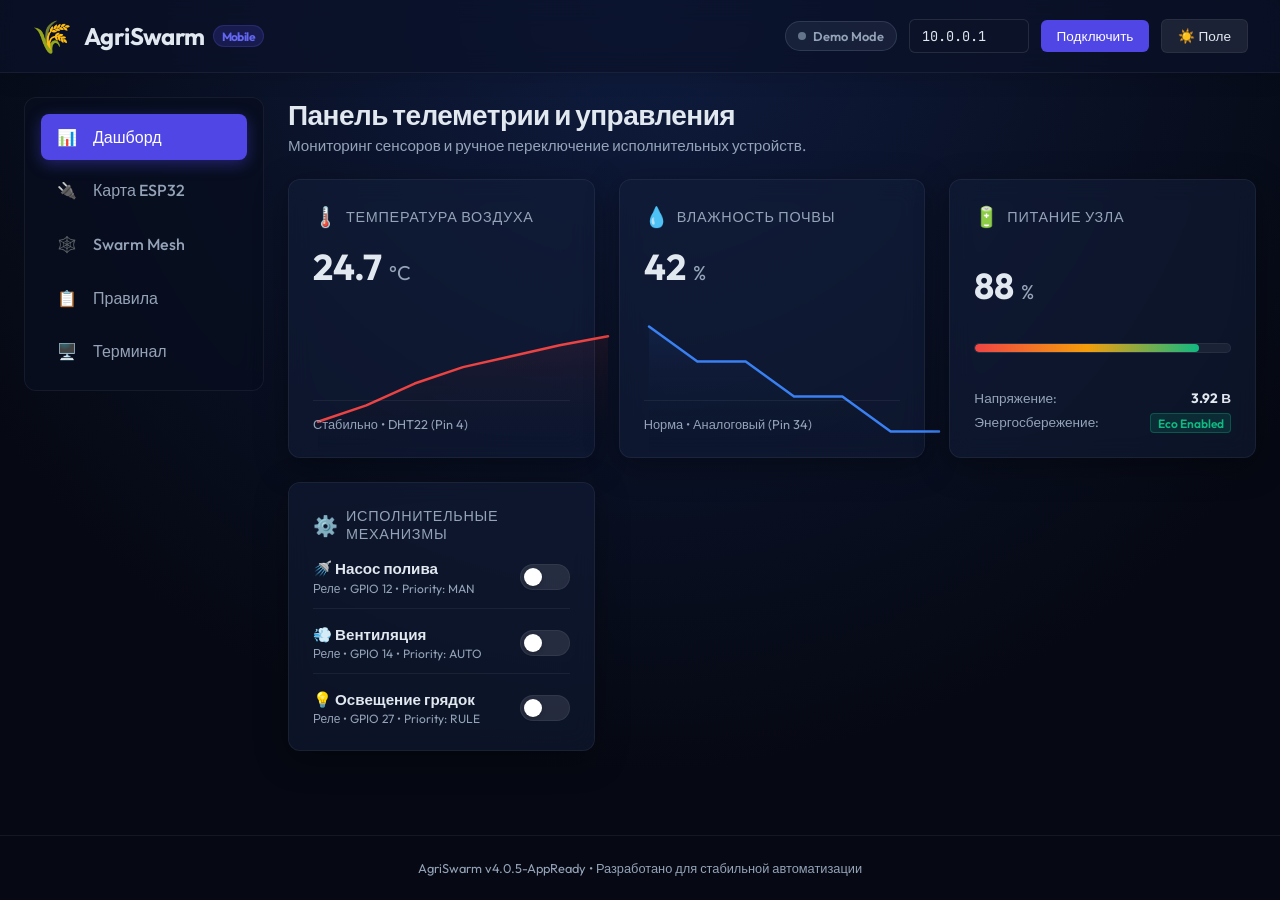
==== android/index.html @ e5ea0bbe "feat: добавлено Android/PWA-приложение и поддержка двух ветвей сборки прошивки (WebUI и AppReady) 1." ====
<!DOCTYPE html>
<html lang="ru">
<head>
  <meta charset="UTF-8">
  <meta name="viewport" content="width=device-width, initial-scale=1.0">
  <title>AgriSwarm Mobile Dashboard</title>
  <!-- SEO Meta Tags -->
  <meta name="description" content="Мобильная панель управления децентрализованной mesh-сетью AgriSwarm для ESP32. Управление теплицей, датчиками, правилами автоматизации и CLI.">
  <meta name="theme-color" content="#0a0f1d">
  <!-- PWA Manifest & Icons -->
  <link rel="manifest" href="manifest.json">
  <link rel="apple-touch-icon" href="assets/icon-192.png">
  <!-- Fonts -->
  <link rel="preconnect" href="https://fonts.googleapis.com">
  <link rel="preconnect" href="https://fonts.gstatic.com" crossorigin>
  <link href="https://fonts.googleapis.com/css2?family=JetBrains+Mono:wght@400;500&family=Outfit:wght@300;400;500;600;700&display=swap" rel="stylesheet">
  <!-- Stylesheet -->
  <link rel="stylesheet" href="style.css">
</head>
<body class="dark-theme">

  <!-- Header / Navigation Bar -->
  <header class="app-header">
    <div class="logo-area">
      <span class="logo-icon">🌾</span>
      <h1 class="logo-title" id="appMainTitle">AgriSwarm <span class="logo-badge">Mobile</span></h1>
    </div>
    
    <div class="connection-control">
      <div id="connectionStatus" class="status-indicator status-offline">Demo Mode</div>
      <input type="text" id="espIpInput" class="ip-input" placeholder="IP: 10.0.0.1" value="10.0.0.1">
      <button id="connectBtn" class="connect-btn">Подключить</button>
      <button id="themeToggleBtn" class="theme-toggle-btn" title="Переключить тему (Полевой режим)">☀️ Поле</button>
    </div>
  </header>

  <!-- Main Container -->
  <main class="app-container">
    
    <!-- Left Navigation Tabs (Sidebar for tablets, bottom bar for mobile) -->
    <nav class="app-tabs">
      <button class="tab-btn active" data-tab="dashboard" id="tabBtnDashboard">
        <span class="tab-icon">📊</span><span class="tab-text">Дашборд</span>
      </button>
      <button class="tab-btn" data-tab="pinout" id="tabBtnPinout">
        <span class="tab-icon">🔌</span><span class="tab-text">Карта ESP32</span>
      </button>
      <button class="tab-btn" data-tab="mesh" id="tabBtnMesh">
        <span class="tab-icon">🕸️</span><span class="tab-text">Swarm Mesh</span>
      </button>
      <button class="tab-btn" data-tab="rules" id="tabBtnRules">
        <span class="tab-icon">📋</span><span class="tab-text">Правила</span>
      </button>
      <button class="tab-btn" data-tab="terminal" id="tabBtnTerminal">
        <span class="tab-icon">🖥️</span><span class="tab-text">Терминал</span>
      </button>
    </nav>

    <!-- Content Sections -->
    <div class="app-content">
      
      <!-- 1. DASHBOARD -->
      <section id="tab-dashboard" class="content-section active">
        <div class="section-header">
          <h2>Панель телеметрии и управления</h2>
          <p class="section-desc">Мониторинг сенсоров и ручное переключение исполнительных устройств.</p>
        </div>
        
        <!-- Live Sensors Grid -->
        <div class="dashboard-grid">
          
          <!-- Sensor Card: Temperature -->
          <div class="dashboard-card sensor-card" id="cardTemp">
            <div class="card-header">
              <span class="card-icon">🌡️</span>
              <span class="card-label">Температура воздуха</span>
            </div>
            <div class="card-value"><span id="valTemp">24.5</span> <span class="unit">°C</span></div>
            <div class="card-chart-container">
              <canvas id="tempChart"></canvas>
            </div>
            <div class="card-footer">
              <span class="sensor-details">Стабильно • DHT22 (Pin 4)</span>
            </div>
          </div>

          <!-- Sensor Card: Soil Moisture -->
          <div class="dashboard-card sensor-card" id="cardMoisture">
            <div class="card-header">
              <span class="card-icon">💧</span>
              <span class="card-label">Влажность почвы</span>
            </div>
            <div class="card-value"><span id="valMoisture">42</span> <span class="unit">%</span></div>
            <div class="card-chart-container">
              <canvas id="moistureChart"></canvas>
            </div>
            <div class="card-footer">
              <span class="sensor-details">Норма • Аналоговый (Pin 34)</span>
            </div>
          </div>

          <!-- Sensor Card: Battery & Power -->
          <div class="dashboard-card info-card" id="cardPower">
            <div class="card-header">
              <span class="card-icon">🔋</span>
              <span class="card-label">Питание узла</span>
            </div>
            <div class="card-value"><span id="valBattery">88</span> <span class="unit">%</span></div>
            <div class="battery-bar-outer">
              <div class="battery-bar-inner" id="valBatteryBar" style="width: 88%;"></div>
            </div>
            <div class="card-details-list">
              <div class="detail-row"><span>Напряжение:</span><strong id="valVoltage">3.92 В</strong></div>
              <div class="detail-row"><span>Энергосбережение:</span><span class="badge badge-eco" id="valEcoMode">Eco Enabled</span></div>
            </div>
          </div>

          <!-- Actuators Card: Relays & Valves -->
          <div class="dashboard-card control-card" id="cardActuators">
            <div class="card-header">
              <span class="card-icon">⚙️</span>
              <span class="card-label">Исполнительные механизмы</span>
            </div>
            <div class="control-list">
              <!-- Actuator 1 -->
              <div class="control-item">
                <div class="control-info">
                  <span class="control-name">🚿 Насос полива</span>
                  <span class="control-pin">Реле • GPIO 12 • Priority: MAN</span>
                </div>
                <label class="switch-toggle">
                  <input type="checkbox" id="relayWaterPump">
                  <span class="slider-round"></span>
                </label>
              </div>
              <!-- Actuator 2 -->
              <div class="control-item">
                <div class="control-info">
                  <span class="control-name">💨 Вентиляция</span>
                  <span class="control-pin">Реле • GPIO 14 • Priority: AUTO</span>
                </div>
                <label class="switch-toggle">
                  <input type="checkbox" id="relayVentilation">
                  <span class="slider-round"></span>
                </label>
              </div>
              <!-- Actuator 3 -->
              <div class="control-item">
                <div class="control-info">
                  <span class="control-name">💡 Освещение грядок</span>
                  <span class="control-pin">Реле • GPIO 27 • Priority: RULE</span>
                </div>
                <label class="switch-toggle">
                  <input type="checkbox" id="relayLighting">
                  <span class="slider-round"></span>
                </label>
              </div>
            </div>
          </div>

        </div>
      </section>

      <!-- 2. PINOUT CONFIGURATOR -->
      <section id="tab-pinout" class="content-section">
        <div class="section-header">
          <h2>Интерактивная карта пинов ESP32</h2>
          <p class="section-desc">Кликните на свободный контакт платы, чтобы подключить новое устройство или изменить настройки.</p>
        </div>

        <div class="pinout-workspace">
          <!-- ESP32 Vector Graphic Board -->
          <div class="board-visualizer">
            <svg id="esp32Svg" viewBox="0 0 400 600" width="100%" height="100%">
              <!-- Board Body -->
              <rect x="70" y="40" width="260" height="520" rx="15" fill="#1b4d22" stroke="#2e7d32" stroke-width="6"/>
              <!-- ESP32 Chip -->
              <rect x="110" y="70" width="180" height="150" rx="8" fill="#2d2d2d" stroke="#555" stroke-width="2"/>
              <text x="200" y="145" font-family="'Outfit', sans-serif" font-weight="bold" font-size="20" fill="#fff" text-anchor="middle">ESP32-WROOM</text>
              <rect x="135" y="80" width="130" height="30" rx="4" fill="#a0a0a0"/>
              <!-- Wi-Fi Antenna -->
              <path d="M 140 60 L 260 60 M 150 50 L 250 50 M 170 40 L 230 40" stroke="#ffd700" stroke-width="3" stroke-linecap="round"/>

              <!-- Left Side Pins (GPIOs) -->
              <!-- 3V3 -->
              <rect id="pin_3V3" class="esp-pin power-pin" x="40" y="240" width="40" height="18" rx="3" fill="#d32f2f"/>
              <text x="72" y="253" font-family="monospace" font-size="10" fill="#fff" text-anchor="end">3V3</text>
              <!-- EN -->
              <rect id="pin_EN" class="esp-pin system-pin" x="40" y="270" width="40" height="18" rx="3" fill="#757575"/>
              <text x="72" y="283" font-family="monospace" font-size="10" fill="#fff" text-anchor="end">EN</text>
              <!-- GPIO 34 (Analog sensor) -->
              <rect id="pin_34" class="esp-pin analog-pin mapped-pin" x="40" y="300" width="40" height="18" rx="3" fill="#ff9800"/>
              <text x="72" y="313" font-family="monospace" font-size="10" fill="#fff" text-anchor="end">G34</text>
              <!-- GPIO 35 -->
              <rect id="pin_35" class="esp-pin free-pin" x="40" y="330" width="40" height="18" rx="3" fill="#ffd700"/>
              <text x="72" y="343" font-family="monospace" font-size="10" fill="#111" text-anchor="end">G35</text>
              <!-- GPIO 32 -->
              <rect id="pin_32" class="esp-pin free-pin" x="40" y="360" width="40" height="18" rx="3" fill="#ffd700"/>
              <text x="72" y="373" font-family="monospace" font-size="10" fill="#111" text-anchor="end">G32</text>
              <!-- GPIO 33 -->
              <rect id="pin_33" class="esp-pin free-pin" x="40" y="390" width="40" height="18" rx="3" fill="#ffd700"/>
              <text x="72" y="403" font-family="monospace" font-size="10" fill="#111" text-anchor="end">G33</text>
              <!-- GPIO 25 -->
              <rect id="pin_25" class="esp-pin free-pin" x="40" y="420" width="40" height="18" rx="3" fill="#ffd700"/>
              <text x="72" y="433" font-family="monospace" font-size="10" fill="#111" text-anchor="end">G25</text>
              <!-- GPIO 26 -->
              <rect id="pin_26" class="esp-pin free-pin" x="40" y="450" width="40" height="18" rx="3" fill="#ffd700"/>
              <text x="72" y="463" font-family="monospace" font-size="10" fill="#111" text-anchor="end">G26</text>
              <!-- GPIO 27 -->
              <rect id="pin_27" class="esp-pin digital-pin mapped-pin" x="40" y="480" width="40" height="18" rx="3" fill="#2196f3"/>
              <text x="72" y="493" font-family="monospace" font-size="10" fill="#fff" text-anchor="end">G27</text>
              <!-- GND -->
              <rect id="pin_GND1" class="esp-pin ground-pin" x="40" y="510" width="40" height="18" rx="3" fill="#212121"/>
              <text x="72" y="523" font-family="monospace" font-size="10" fill="#fff" text-anchor="end">GND</text>

              <!-- Right Side Pins (GPIOs) -->
              <!-- GND -->
              <rect id="pin_GND2" class="esp-pin ground-pin" x="320" y="240" width="40" height="18" rx="3" fill="#212121"/>
              <text x="328" y="253" font-family="monospace" font-size="10" fill="#fff" text-anchor="start">GND</text>
              <!-- GPIO 23 -->
              <rect id="pin_23" class="esp-pin free-pin" x="320" y="270" width="40" height="18" rx="3" fill="#ffd700"/>
              <text x="328" y="283" font-family="monospace" font-size="10" fill="#111" text-anchor="start">G23</text>
              <!-- GPIO 22 -->
              <rect id="pin_22" class="esp-pin free-pin" x="320" y="300" width="40" height="18" rx="3" fill="#ffd700"/>
              <text x="328" y="313" font-family="monospace" font-size="10" fill="#111" text-anchor="start">G22</text>
              <!-- GPIO 1 (TX) -->
              <rect id="pin_1" class="esp-pin system-pin" x="320" y="330" width="40" height="18" rx="3" fill="#757575"/>
              <text x="328" y="343" font-family="monospace" font-size="10" fill="#fff" text-anchor="start">TX0</text>
              <!-- GPIO 3 (RX) -->
              <rect id="pin_3" class="esp-pin system-pin" x="320" y="360" width="40" height="18" rx="3" fill="#757575"/>
              <text x="328" y="373" font-family="monospace" font-size="10" fill="#fff" text-anchor="start">RX0</text>
              <!-- GPIO 21 -->
              <rect id="pin_21" class="esp-pin free-pin" x="320" y="390" width="40" height="18" rx="3" fill="#ffd700"/>
              <text x="328" y="403" font-family="monospace" font-size="10" fill="#111" text-anchor="start">G21</text>
              <!-- GPIO 19 -->
              <rect id="pin_19" class="esp-pin free-pin" x="320" y="420" width="40" height="18" rx="3" fill="#ffd700"/>
              <text x="328" y="433" font-family="monospace" font-size="10" fill="#111" text-anchor="start">G19</text>
              <!-- GPIO 18 -->
              <rect id="pin_18" class="esp-pin free-pin" x="320" y="450" width="40" height="18" rx="3" fill="#ffd700"/>
              <text x="328" y="463" font-family="monospace" font-size="10" fill="#111" text-anchor="start">G18</text>
              <!-- GPIO 5 -->
              <rect id="pin_5" class="esp-pin free-pin" x="320" y="480" width="40" height="18" rx="3" fill="#ffd700"/>
              <text x="328" y="493" font-family="monospace" font-size="10" fill="#111" text-anchor="start">G5</text>
              <!-- GPIO 17 -->
              <rect id="pin_17" class="esp-pin free-pin" x="320" y="510" width="40" height="18" rx="3" fill="#ffd700"/>
              <text x="328" y="523" font-family="monospace" font-size="10" fill="#111" text-anchor="start">G17</text>
            </svg>
          </div>

          <!-- Pin Config Panel (Appears on click) -->
          <div class="pin-config-form" id="pinConfigForm">
            <h3 id="configPinName">Выберите пин для настройки</h3>
            <p class="config-pin-hint">Выберите физический контакт на схеме слева.</p>
            
            <div id="pinConfigInputs" style="display:none;">
              <div class="form-group">
                <label for="pinDeviceType">Тип подключаемого устройства:</label>
                <select id="pinDeviceType">
                  <option value="none">Отключено (Свободен)</option>
                  <option value="sensor_temp">🌡️ Датчик температуры (DHT22)</option>
                  <option value="sensor_moisture">💧 Датчик влажности (Аналоговый)</option>
                  <option value="relay">🚿 Насос/Реле (Выход)</option>
                  <option value="vent">💨 Вентиляция/Реле (Выход)</option>
                </select>
              </div>

              <div class="form-group" id="sensorSettingsGrp" style="display:none;">
                <label for="sensorPollInterval">Интервал опроса (сек):</label>
                <input type="number" id="sensorPollInterval" value="10" min="1">
                <label class="checkbox-label">
                  <input type="checkbox" id="pinUsePowerPin"> Использовать Power Pin (транзисторный ключ)
                </label>
                <div id="powerPinSubGrp" style="display:none;">
                  <label for="powerPinSelect">GPIO питания:</label>
                  <select id="powerPinSelect">
                    <option value="32">GPIO 32</option>
                    <option value="33">GPIO 33</option>
                  </select>
                </div>
              </div>

              <div class="form-group" id="relaySettingsGrp" style="display:none;">
                <label for="relayPriority">Приоритет по умолчанию:</label>
                <select id="relayPriority">
                  <option value="MANUAL">MANUAL (Ручной)</option>
                  <option value="RULE">RULE (Автоматический по правилу)</option>
                  <option value="SAFETY">SAFETY (Защитный)</option>
                </select>
              </div>

              <button id="savePinConfigBtn" class="save-btn">Сохранить конфигурацию</button>
            </div>
          </div>
        </div>
      </section>

      <!-- 3. SWARM MESH TOPOLOGY -->
      <section id="tab-mesh" class="content-section">
        <div class="section-header">
          <h2>Карта Swarm Mesh (Топология роя)</h2>
          <p class="section-desc">Визуализация распределенного кластера устройств, их ролей и качества связи.</p>
        </div>

        <div class="mesh-workspace">
          <!-- Topology Canvas Map -->
          <div class="mesh-visualizer">
            <canvas id="meshCanvas" width="500" height="400"></canvas>
          </div>

          <!-- Mesh Nodes List -->
          <div class="mesh-nodes-panel">
            <h3>Активные узлы роя (<span id="nodesCount">4</span>)</h3>
            <div class="nodes-list" id="nodesList">
              <!-- Simulated nodes generated by JS -->
            </div>
          </div>
        </div>
      </section>

      <!-- 4. RULES MANAGER (AUTOMATION) -->
      <section id="tab-rules" class="content-section">
        <div class="section-header">
          <h2>Умные Правила Автоматизации</h2>
          <p class="section-desc">Настройка логики автоматического принятия решений прямо на устройстве (Local RuleEngine).</p>
        </div>

        <div class="rules-workspace">
          <!-- New Rule Creator -->
          <div class="rules-builder-card">
            <h3>🆕 Создать правило</h3>
            <div class="rule-builder-form">
              
              <div class="rule-row">
                <span class="rule-keyword">ЕСЛИ</span>
                <select id="ruleTriggerSensor" class="rule-select">
                  <option value="temp">🌡️ Температура воздуха</option>
                  <option value="moisture">💧 Влажность почвы</option>
                </select>
                <select id="ruleCondition" class="rule-select">
                  <option value="lt">меньше (&lt;)</option>
                  <option value="gt">больше (&gt;)</option>
                </select>
                <input type="number" id="ruleValue" class="rule-input" value="30">
              </div>

              <div class="rule-row">
                <span class="rule-keyword">ТО</span>
                <select id="ruleActionTarget" class="rule-select">
                  <option value="pump">🚿 Включить Насос полива</option>
                  <option value="vent">💨 Включить Вентиляцию</option>
                  <option value="light">💡 Включить Освещение</option>
                </select>
                <span class="rule-keyword">НА</span>
                <input type="number" id="ruleDuration" class="rule-input" value="60">
                <span class="rule-keyword">сек</span>
              </div>

              <div class="rule-row">
                <span class="rule-keyword">КУЛДАУН</span>
                <input type="number" id="ruleCooldown" class="rule-input" value="300">
                <span class="rule-keyword">сек (защита от частого клика)</span>
              </div>

              <button id="addRuleBtn" class="add-rule-btn">Добавить правило в память ESP32</button>
            </div>
          </div>

          <!-- Existing Rules List -->
          <div class="rules-list-card">
            <h3>📋 Текущие правила в энергонезависимой памяти (NVS)</h3>
            <div class="rules-container" id="rulesContainer">
              <!-- Rules inject dynamically here -->
            </div>
          </div>
        </div>
      </section>

      <!-- 5. CLI TERMINAL -->
      <section id="tab-terminal" class="content-section">
        <div class="section-header">
          <h2>Интерактивный терминал CLI (Over-the-Air)</h2>
          <p class="section-desc">Прямой доступ к ядру устройства. Поддерживает Tab для автодополнения и историю ввода.</p>
        </div>

        <div class="terminal-workspace">
          <!-- Terminal Console Box -->
          <div class="terminal-box">
            <div class="terminal-output" id="terminalOutput">
              <div class="terminal-line system-msg">Добро пожаловать в консоль разработчика AgriSwarm.</div>
              <div class="terminal-line system-msg">Версия ядра: v4.0.5-AppReady.</div>
              <div class="terminal-line system-msg">Введите 'help' для просмотра доступных команд.</div>
            </div>
            
            <div class="terminal-input-row">
              <span class="terminal-prompt">AgriSwarm ></span>
              <input type="text" id="terminalInput" class="terminal-input" placeholder="Введите команду..." autocomplete="off">
            </div>
          </div>

          <!-- Quick Actions Chips -->
          <div class="terminal-chips">
            <button class="chip-btn" data-cmd="status">🔍 status</button>
            <button class="chip-btn" data-cmd="node_list">🕸️ node_list</button>
            <button class="chip-btn" data-cmd="topics_tree">🌳 topics_tree</button>
            <button class="chip-btn" data-cmd="blackbox rtc">⬛ blackbox rtc</button>
            <button class="chip-btn" data-cmd="help">❓ help</button>
          </div>
        </div>
      </section>

    </div>
  </main>

  <footer class="app-footer-bar">
    <p>AgriSwarm v4.0.5-AppReady • Разработано для стабильной автоматизации</p>
  </footer>

  <!-- JS Logic -->
  <script src="app.js"></script>
</body>
</html>
---- android/style.css ----
/* ==========================================================================
   AgriSwarm CSS Design System - Glassmorphism & High Contrast Field Mode
   ========================================================================== */

/* Variables & Theme Tokens */
:root {
  /* Dark Glassmorphism Theme (Default) */
  --bg-color: #060913;
  --bg-gradient: radial-gradient(circle at 50% 0%, #0f1c3f 0%, #060913 70%);
  --card-bg: rgba(18, 30, 58, 0.5);
  --card-border: rgba(255, 255, 255, 0.06);
  --card-shadow: 0 8px 32px 0 rgba(0, 0, 0, 0.37);
  --text-main: #e2e8f0;
  --text-muted: #94a3b8;
  --accent-color: #4f46e5;
  --accent-hover: #6366f1;
  --success-color: #10b981;
  --warning-color: #f59e0b;
  --danger-color: #ef4444;
  --glass-blur: blur(12px);
  --font-family: 'Outfit', sans-serif;
  --font-mono: 'JetBrains Mono', monospace;
  --header-bg: rgba(10, 18, 40, 0.7);
  --nav-bg: rgba(8, 14, 30, 0.8);
  --badge-bg: rgba(79, 70, 229, 0.2);
  --input-bg: rgba(15, 23, 42, 0.6);
  --input-border: rgba(255, 255, 255, 0.1);
  --indicator-online: #10b981;
  --indicator-offline: #64748b;
  --pin-free: #ffd700;
  --pin-mapped-sensor: #ff9800;
  --pin-mapped-relay: #2196f3;
  --terminal-bg: #030712;
}

/* Light Theme - High Contrast Field Mode (☀️) */
body.light-theme {
  --bg-color: #f8fafc;
  --bg-gradient: linear-gradient(180deg, #e2e8f0 0%, #f8fafc 100%);
  --card-bg: #ffffff;
  --card-border: #cbd5e1;
  --card-shadow: 0 4px 6px -1px rgba(0, 0, 0, 0.1), 0 2px 4px -2px rgba(0, 0, 0, 0.1);
  --text-main: #0f172a;
  --text-muted: #475569;
  --accent-color: #2563eb;
  --accent-hover: #1d4ed8;
  --success-color: #059669;
  --warning-color: #d97706;
  --danger-color: #dc2626;
  --glass-blur: none;
  --header-bg: #e2e8f0;
  --nav-bg: #0f172a;
  --badge-bg: rgba(37, 99, 235, 0.15);
  --input-bg: #ffffff;
  --input-border: #94a3b8;
  --indicator-online: #059669;
  --indicator-offline: #475569;
  --pin-free: #eab308;
  --pin-mapped-sensor: #f97316;
  --pin-mapped-relay: #3b82f6;
  --terminal-bg: #0f172a;
}

/* Global Reset */
* {
  box-sizing: border-box;
  margin: 0;
  padding: 0;
}

body {
  font-family: var(--font-family);
  background: var(--bg-color);
  background-image: var(--bg-gradient);
  background-attachment: fixed;
  color: var(--text-main);
  min-height: 100vh;
  display: flex;
  flex-direction: column;
  overflow-x: hidden;
  transition: background 0.3s ease, color 0.3s ease;
}

/* 1. Header Styles */
.app-header {
  background: var(--header-bg);
  backdrop-filter: var(--glass-blur);
  -webkit-backdrop-filter: var(--glass-blur);
  border-bottom: 1px solid var(--card-border);
  padding: 1rem 2rem;
  display: flex;
  justify-content: space-between;
  align-items: center;
  position: sticky;
  top: 0;
  z-index: 100;
  box-shadow: 0 4px 20px rgba(0, 0, 0, 0.15);
}

.logo-area {
  display: flex;
  align-items: center;
  gap: 0.75rem;
}

.logo-icon {
  font-size: 2rem;
}

.logo-title {
  font-size: 1.5rem;
  font-weight: 700;
  letter-spacing: -0.025em;
  display: flex;
  align-items: center;
  gap: 0.5rem;
}

.logo-badge {
  font-size: 0.75rem;
  background: var(--badge-bg);
  color: var(--accent-hover);
  padding: 0.15rem 0.5rem;
  border-radius: 9999px;
  border: 1px solid rgba(99, 102, 241, 0.2);
}

.connection-control {
  display: flex;
  align-items: center;
  gap: 0.75rem;
}

.status-indicator {
  font-size: 0.8rem;
  font-weight: 600;
  padding: 0.35rem 0.75rem;
  border-radius: 9999px;
  display: flex;
  align-items: center;
  gap: 0.4rem;
}

.status-indicator::before {
  content: "";
  display: inline-block;
  width: 8px;
  height: 8px;
  border-radius: 50%;
}

.status-online {
  background: rgba(16, 185, 129, 0.15);
  color: var(--success-color);
  border: 1px solid rgba(16, 185, 129, 0.3);
}

.status-online::before {
  background: var(--indicator-online);
  box-shadow: 0 0 8px var(--indicator-online);
}

.status-offline {
  background: rgba(100, 116, 139, 0.15);
  color: var(--text-muted);
  border: 1px solid rgba(100, 116, 139, 0.3);
}

.status-offline::before {
  background: var(--indicator-offline);
}

.ip-input {
  background: var(--input-bg);
  border: 1px solid var(--input-border);
  color: var(--text-main);
  padding: 0.45rem 0.75rem;
  border-radius: 6px;
  width: 120px;
  font-family: var(--font-mono);
  font-size: 0.85rem;
  outline: none;
  transition: border-color 0.2s;
}

.ip-input:focus {
  border-color: var(--accent-hover);
}

.connect-btn, .theme-toggle-btn, .save-btn, .add-rule-btn {
  background: var(--accent-color);
  color: white;
  border: none;
  padding: 0.45rem 1rem;
  font-weight: 500;
  border-radius: 6px;
  cursor: pointer;
  font-family: var(--font-family);
  font-size: 0.85rem;
  transition: background 0.2s, transform 0.1s;
}

.connect-btn:hover, .save-btn:hover, .add-rule-btn:hover {
  background: var(--accent-hover);
}

.connect-btn:active, .theme-toggle-btn:active {
  transform: scale(0.97);
}

.theme-toggle-btn {
  background: rgba(255, 255, 255, 0.08);
  border: 1px solid var(--card-border);
  color: var(--text-main);
}

body.light-theme .theme-toggle-btn {
  background: #0f172a;
  color: #fff;
  border: none;
}

/* 2. Layout Structure */
.app-container {
  flex: 1;
  display: flex;
  max-width: 1400px;
  width: 100%;
  margin: 0 auto;
  padding: 1.5rem;
  gap: 1.5rem;
}

/* 3. Navigation Tabs */
.app-tabs {
  width: 240px;
  display: flex;
  flex-direction: column;
  gap: 0.5rem;
  background: var(--nav-bg);
  backdrop-filter: var(--glass-blur);
  border: 1px solid var(--card-border);
  padding: 1rem;
  border-radius: 12px;
  height: fit-content;
}

.tab-btn {
  background: transparent;
  border: none;
  color: var(--text-muted);
  display: flex;
  align-items: center;
  gap: 1rem;
  padding: 0.8rem 1rem;
  border-radius: 8px;
  cursor: pointer;
  width: 100%;
  font-family: var(--font-family);
  font-size: 1rem;
  font-weight: 500;
  text-align: left;
  transition: all 0.2s ease;
}

.tab-btn:hover {
  background: rgba(255, 255, 255, 0.04);
  color: var(--text-main);
}

.tab-btn.active {
  background: var(--accent-color);
  color: white;
  box-shadow: 0 4px 15px rgba(79, 70, 229, 0.4);
}

/* 4. Content Area */
.app-content {
  flex: 1;
  min-width: 0; /* Prevents flexbox items from breaking layout overflow */
}

.content-section {
  display: none;
  animation: fadeIn 0.3s ease-in-out;
}

.content-section.active {
  display: block;
}

@keyframes fadeIn {
  from { opacity: 0; transform: translateY(8px); }
  to { opacity: 1; transform: translateY(0); }
}

.section-header {
  margin-bottom: 1.5rem;
}

.section-header h2 {
  font-size: 1.75rem;
  font-weight: 600;
  letter-spacing: -0.02em;
}

.section-desc {
  color: var(--text-muted);
  font-size: 0.95rem;
  margin-top: 0.25rem;
}

/* 5. Dashboard Grid & Cards */
.dashboard-grid {
  display: grid;
  grid-template-columns: repeat(auto-fit, minmax(280px, 1fr));
  gap: 1.5rem;
}

.dashboard-card {
  background: var(--card-bg);
  backdrop-filter: var(--glass-blur);
  -webkit-backdrop-filter: var(--glass-blur);
  border: 1px solid var(--card-border);
  border-radius: 12px;
  padding: 1.5rem;
  box-shadow: var(--card-shadow);
  display: flex;
  flex-direction: column;
  justify-content: space-between;
  min-height: 200px;
  transition: border-color 0.3s, box-shadow 0.3s;
}

.dashboard-card:hover {
  border-color: rgba(255, 255, 255, 0.12);
}

body.light-theme .dashboard-card:hover {
  border-color: var(--accent-hover);
}

.card-header {
  display: flex;
  align-items: center;
  gap: 0.5rem;
  margin-bottom: 1rem;
}

.card-icon {
  font-size: 1.25rem;
}

.card-label {
  color: var(--text-muted);
  font-size: 0.9rem;
  font-weight: 500;
  text-transform: uppercase;
  letter-spacing: 0.05em;
}

.card-value {
  font-size: 2.25rem;
  font-weight: 700;
  color: var(--text-main);
  margin-bottom: 1rem;
  line-height: 1.2;
}

.card-value .unit {
  font-size: 1.25rem;
  color: var(--text-muted);
  font-weight: 400;
}

.card-chart-container {
  height: 80px;
  width: 100%;
  margin-bottom: 0.5rem;
}

.card-footer {
  border-top: 1px solid var(--card-border);
  padding-top: 0.75rem;
  margin-top: 0.5rem;
}

.sensor-details {
  font-size: 0.8rem;
  color: var(--text-muted);
}

/* Battery Specifics */
.battery-bar-outer {
  width: 100%;
  height: 10px;
  background: rgba(255, 255, 255, 0.06);
  border-radius: 9999px;
  overflow: hidden;
  margin-bottom: 1rem;
  border: 1px solid var(--card-border);
}

.battery-bar-inner {
  height: 100%;
  background: linear-gradient(90deg, var(--danger-color) 0%, var(--warning-color) 50%, var(--success-color) 100%);
  border-radius: 9999px;
  transition: width 0.5s ease;
}

.card-details-list {
  display: flex;
  flex-direction: column;
  gap: 0.4rem;
}

.detail-row {
  display: flex;
  justify-content: space-between;
  font-size: 0.85rem;
  color: var(--text-muted);
}

.detail-row strong, .detail-row span.badge {
  color: var(--text-main);
}

.badge {
  font-size: 0.75rem;
  font-weight: 600;
  padding: 0.1rem 0.4rem;
  border-radius: 4px;
}

.badge-eco {
  background: rgba(16, 185, 129, 0.15);
  color: var(--success-color) !important;
  border: 1px solid rgba(16, 185, 129, 0.3);
}

/* Control List (Relays) */
.control-list {
  display: flex;
  flex-direction: column;
  gap: 1rem;
}

.control-item {
  display: flex;
  justify-content: space-between;
  align-items: center;
  padding-bottom: 0.75rem;
  border-bottom: 1px solid var(--card-border);
}

.control-item:last-child {
  border-bottom: none;
  padding-bottom: 0;
}

.control-info {
  display: flex;
  flex-direction: column;
  gap: 0.15rem;
}

.control-name {
  font-size: 0.95rem;
  font-weight: 600;
}

.control-pin {
  font-size: 0.75rem;
  color: var(--text-muted);
}

/* Switch Toggle Slider */
.switch-toggle {
  position: relative;
  display: inline-block;
  width: 50px;
  height: 26px;
}

.switch-toggle input {
  opacity: 0;
  width: 0;
  height: 0;
}

.slider-round {
  position: absolute;
  cursor: pointer;
  top: 0; left: 0; right: 0; bottom: 0;
  background-color: rgba(255, 255, 255, 0.1);
  border: 1px solid var(--card-border);
  transition: .3s;
  border-radius: 34px;
}

.slider-round:before {
  position: absolute;
  content: "";
  height: 18px;
  width: 18px;
  left: 3px;
  bottom: 3px;
  background-color: white;
  transition: .3s;
  border-radius: 50%;
  box-shadow: 0 2px 4px rgba(0, 0, 0, 0.2);
}

.switch-toggle input:checked + .slider-round {
  background-color: var(--success-color);
}

.switch-toggle input:focus + .slider-round {
  box-shadow: 0 0 1px var(--success-color);
}

.switch-toggle input:checked + .slider-round:before {
  transform: translateX(24px);
}

/* 6. Pinout Configurator Workspace */
.pinout-workspace {
  display: flex;
  gap: 1.5rem;
  align-items: flex-start;
}

.board-visualizer {
  flex: 1.2;
  background: var(--card-bg);
  border: 1px solid var(--card-border);
  padding: 1.5rem;
  border-radius: 12px;
  max-height: 550px;
  display: flex;
  justify-content: center;
  align-items: center;
  box-shadow: var(--card-shadow);
}

.board-visualizer svg {
  max-height: 500px;
}

.esp-pin {
  cursor: pointer;
  stroke: rgba(255, 255, 255, 0.2);
  stroke-width: 0.5px;
  transition: filter 0.2s, stroke 0.2s;
}

.esp-pin:hover {
  filter: brightness(1.2) drop-shadow(0 0 4px rgba(255, 255, 255, 0.5));
  stroke: #fff;
  stroke-width: 1.5px;
}

/* Active Pin Highlight */
.esp-pin.active-pin {
  stroke: #ff3b30 !important;
  stroke-width: 2px !important;
  filter: brightness(1.3) drop-shadow(0 0 6px #ff3b30);
}

.pin-config-form {
  flex: 1;
  background: var(--card-bg);
  border: 1px solid var(--card-border);
  padding: 1.5rem;
  border-radius: 12px;
  box-shadow: var(--card-shadow);
  min-height: 250px;
}

.pin-config-form h3 {
  font-size: 1.2rem;
  margin-bottom: 0.5rem;
}

.config-pin-hint {
  color: var(--text-muted);
  font-size: 0.9rem;
}

.form-group {
  margin-top: 1rem;
  display: flex;
  flex-direction: column;
  gap: 0.4rem;
}

.form-group label {
  font-size: 0.85rem;
  font-weight: 500;
  color: var(--text-muted);
}

.form-group select, .form-group input {
  background: var(--input-bg);
  border: 1px solid var(--input-border);
  color: var(--text-main);
  padding: 0.55rem;
  border-radius: 6px;
  outline: none;
  font-family: var(--font-family);
  font-size: 0.9rem;
  width: 100%;
}

.checkbox-label {
  display: flex;
  align-items: center;
  gap: 0.5rem;
  font-size: 0.85rem;
  cursor: pointer;
  margin-top: 0.5rem;
  color: var(--text-main);
}

.checkbox-label input {
  width: auto;
}

.save-btn {
  margin-top: 1.5rem;
  width: 100%;
  padding: 0.65rem;
}

/* 7. Swarm Mesh Workspace */
.mesh-workspace {
  display: flex;
  gap: 1.5rem;
  align-items: flex-start;
}

.mesh-visualizer {
  flex: 1.5;
  background: var(--card-bg);
  border: 1px solid var(--card-border);
  border-radius: 12px;
  box-shadow: var(--card-shadow);
  padding: 1rem;
  display: flex;
  justify-content: center;
  align-items: center;
  height: 400px;
}

.mesh-visualizer canvas {
  width: 100%;
  height: 100%;
  display: block;
}

.mesh-nodes-panel {
  flex: 1;
  background: var(--card-bg);
  border: 1px solid var(--card-border);
  padding: 1.5rem;
  border-radius: 12px;
  box-shadow: var(--card-shadow);
  height: 400px;
  display: flex;
  flex-direction: column;
}

.mesh-nodes-panel h3 {
  font-size: 1.1rem;
  margin-bottom: 1rem;
  border-bottom: 1px solid var(--card-border);
  padding-bottom: 0.5rem;
}

.nodes-list {
  flex: 1;
  overflow-y: auto;
  display: flex;
  flex-direction: column;
  gap: 0.75rem;
}

.node-item {
  background: rgba(255, 255, 255, 0.02);
  border: 1px solid var(--card-border);
  border-radius: 8px;
  padding: 0.75rem;
  display: flex;
  flex-direction: column;
  gap: 0.25rem;
}

.node-title-row {
  display: flex;
  justify-content: space-between;
  align-items: center;
}

.node-name {
  font-weight: 600;
  font-size: 0.95rem;
}

.node-role-badge {
  font-size: 0.7rem;
  font-weight: bold;
  padding: 0.1rem 0.35rem;
  border-radius: 4px;
}

.role-gateway {
  background: rgba(16, 185, 129, 0.2);
  color: var(--success-color);
  border: 1px solid rgba(16, 185, 129, 0.3);
}

.role-node {
  background: rgba(79, 70, 229, 0.2);
  color: var(--accent-hover);
  border: 1px solid rgba(79, 70, 229, 0.3);
}

.node-meta-row {
  display: flex;
  justify-content: space-between;
  font-size: 0.75rem;
  color: var(--text-muted);
}

/* 8. Rules Builder Workspace */
.rules-workspace {
  display: flex;
  flex-direction: column;
  gap: 1.5rem;
}

.rules-builder-card, .rules-list-card {
  background: var(--card-bg);
  border: 1px solid var(--card-border);
  padding: 1.5rem;
  border-radius: 12px;
  box-shadow: var(--card-shadow);
}

.rules-builder-card h3, .rules-list-card h3 {
  font-size: 1.1rem;
  margin-bottom: 1rem;
}

.rule-builder-form {
  display: flex;
  flex-direction: column;
  gap: 1rem;
}

.rule-row {
  display: flex;
  flex-wrap: wrap;
  align-items: center;
  gap: 0.5rem;
  font-weight: 500;
}

.rule-keyword {
  color: var(--text-muted);
  text-transform: uppercase;
  font-size: 0.85rem;
  letter-spacing: 0.05em;
  font-weight: 600;
}

.rule-select, .rule-input {
  background: var(--input-bg);
  border: 1px solid var(--input-border);
  color: var(--text-main);
  padding: 0.45rem 0.75rem;
  border-radius: 6px;
  outline: none;
  font-family: var(--font-family);
  font-size: 0.9rem;
}

.rule-input {
  width: 70px;
  text-align: center;
  font-family: var(--font-mono);
}

.add-rule-btn {
  align-self: flex-start;
  margin-top: 0.5rem;
  padding: 0.6rem 1.2rem;
}

.rules-container {
  display: flex;
  flex-direction: column;
  gap: 0.75rem;
}

.rule-item {
  background: rgba(255, 255, 255, 0.02);
  border: 1px solid var(--card-border);
  border-radius: 8px;
  padding: 1rem;
  display: flex;
  justify-content: space-between;
  align-items: center;
  transition: transform 0.2s;
}

.rule-item:hover {
  transform: translateX(4px);
}

.rule-body {
  font-size: 0.95rem;
}

.rule-highlight {
  color: var(--accent-hover);
  font-weight: 600;
}

.rule-val-hl {
  color: var(--warning-color);
  font-weight: 600;
  font-family: var(--font-mono);
}

.rule-delete-btn {
  background: rgba(239, 68, 68, 0.15);
  color: var(--danger-color);
  border: 1px solid rgba(239, 68, 68, 0.3);
  padding: 0.3rem 0.6rem;
  border-radius: 4px;
  cursor: pointer;
  font-size: 0.8rem;
  font-weight: 600;
  transition: background 0.2s;
}

.rule-delete-btn:hover {
  background: var(--danger-color);
  color: white;
}

/* 9. Terminal Workspace */
.terminal-workspace {
  display: flex;
  flex-direction: column;
  gap: 1rem;
}

.terminal-box {
  background: var(--terminal-bg);
  border: 1px solid var(--card-border);
  border-radius: 8px;
  height: 350px;
  padding: 1rem;
  display: flex;
  flex-direction: column;
  box-shadow: inset 0 2px 10px rgba(0, 0, 0, 0.8);
}

.terminal-output {
  flex: 1;
  overflow-y: auto;
  font-family: var(--font-mono);
  font-size: 0.9rem;
  line-height: 1.5;
  display: flex;
  flex-direction: column;
  gap: 0.25rem;
  padding-bottom: 0.5rem;
}

.terminal-line {
  word-break: break-all;
}

.terminal-line.user-cmd {
  color: #38bdf8;
  font-weight: 500;
}

.terminal-line.user-cmd::before {
  content: "AgriSwarm > ";
  color: #0284c7;
}

.terminal-line.system-msg {
  color: #9ca3af;
}

.terminal-line.success-msg {
  color: var(--success-color);
}

.terminal-line.error-msg {
  color: var(--danger-color);
}

.terminal-input-row {
  display: flex;
  align-items: center;
  gap: 0.5rem;
  border-top: 1px solid rgba(255, 255, 255, 0.1);
  padding-top: 0.5rem;
}

.terminal-prompt {
  font-family: var(--font-mono);
  color: var(--accent-hover);
  font-weight: bold;
  font-size: 0.9rem;
  white-space: nowrap;
}

.terminal-input {
  flex: 1;
  background: transparent;
  border: none;
  outline: none;
  color: #fff;
  font-family: var(--font-mono);
  font-size: 0.9rem;
}

.terminal-chips {
  display: flex;
  flex-wrap: wrap;
  gap: 0.5rem;
}

.chip-btn {
  background: rgba(255, 255, 255, 0.05);
  border: 1px solid var(--card-border);
  color: var(--text-main);
  padding: 0.35rem 0.75rem;
  border-radius: 9999px;
  cursor: pointer;
  font-family: var(--font-mono);
  font-size: 0.8rem;
  transition: all 0.2s;
}

.chip-btn:hover {
  background: var(--accent-color);
  border-color: var(--accent-hover);
  color: #fff;
}

/* 10. Footer */
.app-footer-bar {
  text-align: center;
  padding: 1.5rem;
  color: var(--text-muted);
  font-size: 0.8rem;
  border-top: 1px solid var(--card-border);
  margin-top: auto;
}

/* ==========================================================================
   Responsive Adaptations
   ========================================================================== */

/* Tables and Laptops */
@media (max-width: 1024px) {
  .app-container {
    flex-direction: column;
    padding: 1rem;
  }
  .app-tabs {
    width: 100%;
    flex-direction: row;
    justify-content: space-around;
    overflow-x: auto;
    padding: 0.5rem;
  }
  .tab-btn {
    justify-content: center;
    padding: 0.6rem;
    font-size: 0.9rem;
  }
  .tab-text {
    display: none; /* Hide tab text on smaller screens to save space */
  }
  .tab-btn .tab-icon {
    font-size: 1.25rem;
  }
  .pinout-workspace, .mesh-workspace {
    flex-direction: column;
  }
  .board-visualizer, .pin-config-form, .mesh-visualizer, .mesh-nodes-panel {
    width: 100%;
    flex: none;
  }
  .mesh-visualizer, .mesh-nodes-panel {
    height: 350px;
  }
}

/* Mobile Devices */
@media (max-width: 600px) {
  .app-header {
    flex-direction: column;
    gap: 0.75rem;
    padding: 1rem;
    align-items: stretch;
  }
  .logo-area {
    justify-content: center;
  }
  .connection-control {
    justify-content: space-between;
  }
  .ip-input {
    width: 100px;
  }
  .app-tabs {
    position: fixed;
    bottom: 0;
    left: 0;
    right: 0;
    z-index: 99;
    border-radius: 0;
    border-top: 1px solid var(--card-border);
    border-left: none; border-right: none; border-bottom: none;
    margin: 0;
    box-shadow: 0 -4px 20px rgba(0, 0, 0, 0.3);
  }
  body {
    padding-bottom: 70px; /* Leave space for bottom bar */
  }
  .app-footer-bar {
    display: none; /* Hide footer on mobile */
  }
  .dashboard-grid {
    grid-template-columns: 1fr;
  }
  .rule-row {
    flex-direction: column;
    align-items: stretch;
    gap: 0.3rem;
  }
  .rule-select, .rule-input {
    width: 100%;
  }
}
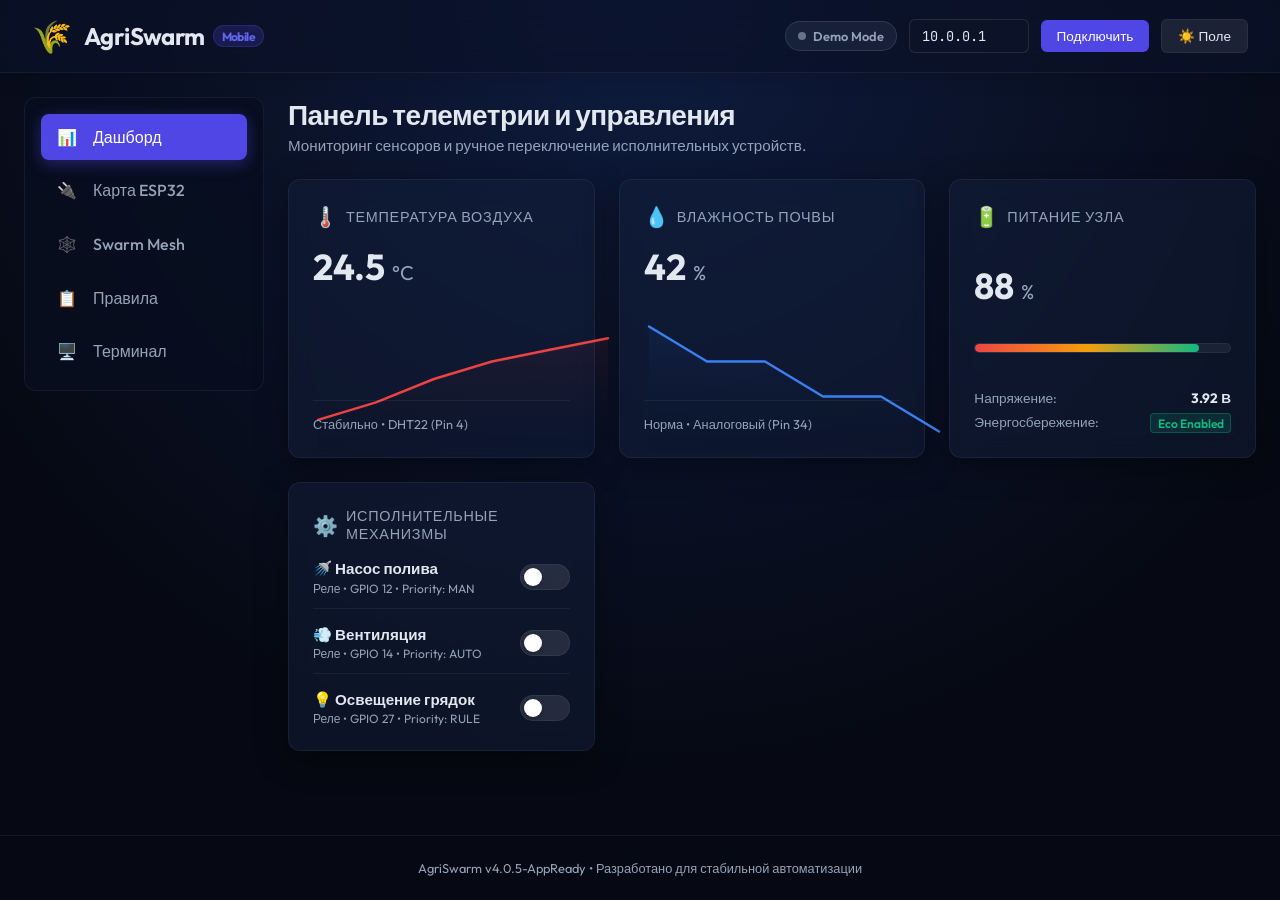
==== commit 8db0d8fe: "docs: публикация новой редакции документации v4.0.5 и обновление веб-интерфейса - Добавлен полный пу" ====
--- a/android/index.html
+++ b/android/index.html
@@ -171,79 +171,243 @@
         <div class="pinout-workspace">
           <!-- ESP32 Vector Graphic Board -->
           <div class="board-visualizer">
-            <svg id="esp32Svg" viewBox="0 0 400 600" width="100%" height="100%">
-              <!-- Board Body -->
-              <rect x="70" y="40" width="260" height="520" rx="15" fill="#1b4d22" stroke="#2e7d32" stroke-width="6"/>
-              <!-- ESP32 Chip -->
-              <rect x="110" y="70" width="180" height="150" rx="8" fill="#2d2d2d" stroke="#555" stroke-width="2"/>
-              <text x="200" y="145" font-family="'Outfit', sans-serif" font-weight="bold" font-size="20" fill="#fff" text-anchor="middle">ESP32-WROOM</text>
-              <rect x="135" y="80" width="130" height="30" rx="4" fill="#a0a0a0"/>
-              <!-- Wi-Fi Antenna -->
-              <path d="M 140 60 L 260 60 M 150 50 L 250 50 M 170 40 L 230 40" stroke="#ffd700" stroke-width="3" stroke-linecap="round"/>
-
-              <!-- Left Side Pins (GPIOs) -->
-              <!-- 3V3 -->
-              <rect id="pin_3V3" class="esp-pin power-pin" x="40" y="240" width="40" height="18" rx="3" fill="#d32f2f"/>
-              <text x="72" y="253" font-family="monospace" font-size="10" fill="#fff" text-anchor="end">3V3</text>
-              <!-- EN -->
-              <rect id="pin_EN" class="esp-pin system-pin" x="40" y="270" width="40" height="18" rx="3" fill="#757575"/>
-              <text x="72" y="283" font-family="monospace" font-size="10" fill="#fff" text-anchor="end">EN</text>
-              <!-- GPIO 34 (Analog sensor) -->
-              <rect id="pin_34" class="esp-pin analog-pin mapped-pin" x="40" y="300" width="40" height="18" rx="3" fill="#ff9800"/>
-              <text x="72" y="313" font-family="monospace" font-size="10" fill="#fff" text-anchor="end">G34</text>
-              <!-- GPIO 35 -->
-              <rect id="pin_35" class="esp-pin free-pin" x="40" y="330" width="40" height="18" rx="3" fill="#ffd700"/>
-              <text x="72" y="343" font-family="monospace" font-size="10" fill="#111" text-anchor="end">G35</text>
-              <!-- GPIO 32 -->
-              <rect id="pin_32" class="esp-pin free-pin" x="40" y="360" width="40" height="18" rx="3" fill="#ffd700"/>
-              <text x="72" y="373" font-family="monospace" font-size="10" fill="#111" text-anchor="end">G32</text>
-              <!-- GPIO 33 -->
-              <rect id="pin_33" class="esp-pin free-pin" x="40" y="390" width="40" height="18" rx="3" fill="#ffd700"/>
-              <text x="72" y="403" font-family="monospace" font-size="10" fill="#111" text-anchor="end">G33</text>
-              <!-- GPIO 25 -->
-              <rect id="pin_25" class="esp-pin free-pin" x="40" y="420" width="40" height="18" rx="3" fill="#ffd700"/>
-              <text x="72" y="433" font-family="monospace" font-size="10" fill="#111" text-anchor="end">G25</text>
-              <!-- GPIO 26 -->
-              <rect id="pin_26" class="esp-pin free-pin" x="40" y="450" width="40" height="18" rx="3" fill="#ffd700"/>
-              <text x="72" y="463" font-family="monospace" font-size="10" fill="#111" text-anchor="end">G26</text>
-              <!-- GPIO 27 -->
-              <rect id="pin_27" class="esp-pin digital-pin mapped-pin" x="40" y="480" width="40" height="18" rx="3" fill="#2196f3"/>
-              <text x="72" y="493" font-family="monospace" font-size="10" fill="#fff" text-anchor="end">G27</text>
-              <!-- GND -->
-              <rect id="pin_GND1" class="esp-pin ground-pin" x="40" y="510" width="40" height="18" rx="3" fill="#212121"/>
-              <text x="72" y="523" font-family="monospace" font-size="10" fill="#fff" text-anchor="end">GND</text>
-
-              <!-- Right Side Pins (GPIOs) -->
-              <!-- GND -->
-              <rect id="pin_GND2" class="esp-pin ground-pin" x="320" y="240" width="40" height="18" rx="3" fill="#212121"/>
-              <text x="328" y="253" font-family="monospace" font-size="10" fill="#fff" text-anchor="start">GND</text>
-              <!-- GPIO 23 -->
-              <rect id="pin_23" class="esp-pin free-pin" x="320" y="270" width="40" height="18" rx="3" fill="#ffd700"/>
-              <text x="328" y="283" font-family="monospace" font-size="10" fill="#111" text-anchor="start">G23</text>
-              <!-- GPIO 22 -->
-              <rect id="pin_22" class="esp-pin free-pin" x="320" y="300" width="40" height="18" rx="3" fill="#ffd700"/>
-              <text x="328" y="313" font-family="monospace" font-size="10" fill="#111" text-anchor="start">G22</text>
-              <!-- GPIO 1 (TX) -->
-              <rect id="pin_1" class="esp-pin system-pin" x="320" y="330" width="40" height="18" rx="3" fill="#757575"/>
-              <text x="328" y="343" font-family="monospace" font-size="10" fill="#fff" text-anchor="start">TX0</text>
-              <!-- GPIO 3 (RX) -->
-              <rect id="pin_3" class="esp-pin system-pin" x="320" y="360" width="40" height="18" rx="3" fill="#757575"/>
-              <text x="328" y="373" font-family="monospace" font-size="10" fill="#fff" text-anchor="start">RX0</text>
-              <!-- GPIO 21 -->
-              <rect id="pin_21" class="esp-pin free-pin" x="320" y="390" width="40" height="18" rx="3" fill="#ffd700"/>
-              <text x="328" y="403" font-family="monospace" font-size="10" fill="#111" text-anchor="start">G21</text>
-              <!-- GPIO 19 -->
-              <rect id="pin_19" class="esp-pin free-pin" x="320" y="420" width="40" height="18" rx="3" fill="#ffd700"/>
-              <text x="328" y="433" font-family="monospace" font-size="10" fill="#111" text-anchor="start">G19</text>
-              <!-- GPIO 18 -->
-              <rect id="pin_18" class="esp-pin free-pin" x="320" y="450" width="40" height="18" rx="3" fill="#ffd700"/>
-              <text x="328" y="463" font-family="monospace" font-size="10" fill="#111" text-anchor="start">G18</text>
-              <!-- GPIO 5 -->
-              <rect id="pin_5" class="esp-pin free-pin" x="320" y="480" width="40" height="18" rx="3" fill="#ffd700"/>
-              <text x="328" y="493" font-family="monospace" font-size="10" fill="#111" text-anchor="start">G5</text>
-              <!-- GPIO 17 -->
-              <rect id="pin_17" class="esp-pin free-pin" x="320" y="510" width="40" height="18" rx="3" fill="#ffd700"/>
-              <text x="328" y="523" font-family="monospace" font-size="10" fill="#111" text-anchor="start">G17</text>
+            <svg id="esp32Svg" viewBox="0 0 480 520" width="100%" height="100%">
+              <!-- Definitions for gradients -->
+              <defs>
+                <linearGradient id="metal-gradient" x1="0%" y1="0%" x2="100%" y2="100%">
+                  <stop offset="0%" stop-color="#f0f0f0" />
+                  <stop offset="50%" stop-color="#b0b0b0" />
+                  <stop offset="100%" stop-color="#707070" />
+                </linearGradient>
+                <linearGradient id="usb-gradient" x1="0%" y1="0%" x2="0%" y2="100%">
+                  <stop offset="0%" stop-color="#e0e0e0" />
+                  <stop offset="50%" stop-color="#909090" />
+                  <stop offset="100%" stop-color="#404040" />
+                </linearGradient>
+                <filter id="shadow" x="-5%" y="-5%" width="110%" height="110%">
+                  <feDropShadow dx="1" dy="2" stdDeviation="3" flood-opacity="0.4"/>
+                </filter>
+              </defs>
+
+              <!-- Board Body (Dark PCB) -->
+              <rect x="145" y="20" width="190" height="480" rx="10" fill="#141414" stroke="#222" stroke-width="2.5" filter="url(#shadow)"/>
+              
+              <!-- Gold Mounting Holes -->
+              <circle cx="155" cy="30" r="5" fill="#141414" stroke="#d4af37" stroke-width="1.5"/>
+              <circle cx="325" cy="30" r="5" fill="#141414" stroke="#d4af37" stroke-width="1.5"/>
+              <circle cx="155" cy="490" r="5" fill="#141414" stroke="#d4af37" stroke-width="1.5"/>
+              <circle cx="325" cy="490" r="5" fill="#141414" stroke="#d4af37" stroke-width="1.5"/>
+
+              <!-- ESP-WROOM-32 Metal Shield -->
+              <rect x="160" y="65" width="160" height="115" rx="5" fill="url(#metal-gradient)" stroke="#444" stroke-width="1.2"/>
+              <!-- Wi-Fi Antenna Trace Area -->
+              <rect x="160" y="32" width="160" height="33" rx="2" fill="#050505"/>
+              <!-- Golden lines on antenna trace -->
+              <path d="M 170 60 L 310 60 M 180 50 L 300 50 M 200 42 L 280 42" stroke="#ffd700" stroke-width="1.5" stroke-linecap="round"/>
+              <!-- Shield Labels -->
+              <text x="240" y="95" font-family="'Outfit', sans-serif" font-weight="bold" font-size="10" fill="#111" text-anchor="middle">ESP-WROOM-32</text>
+              <circle cx="240" cy="120" r="11" fill="none" stroke="#222" stroke-width="1.2"/>
+              <text x="240" y="124" font-family="sans-serif" font-size="10" fill="#222" font-weight="bold" text-anchor="middle">CE</text>
+              <text x="240" y="155" font-family="monospace" font-size="6" fill="#333" text-anchor="middle">FCC ID: 2AC7Z-ESPWROOM32</text>
+
+              <!-- Components on the PCB -->
+              <!-- CP2102 Chip -->
+              <rect x="217" y="390" width="46" height="46" rx="2" fill="#222" stroke="#333" stroke-width="0.8"/>
+              <text x="240" y="415" font-family="monospace" font-size="6" fill="#888" text-anchor="middle" transform="rotate(-90 240 415)">CP2102</text>
+              <!-- Micro USB Port -->
+              <rect x="215" y="475" width="50" height="25" rx="2" fill="url(#usb-gradient)" stroke="#555" stroke-width="0.8"/>
+              <rect x="222" y="482" width="36" height="18" rx="1" fill="#111"/>
+              <!-- Tactile Buttons -->
+              <!-- EN Button -->
+              <rect x="165" y="445" width="20" height="20" rx="2" fill="#333" stroke="#555" stroke-width="0.8"/>
+              <circle cx="175" cy="455" r="5" fill="#111"/>
+              <text x="175" y="473" font-family="'Outfit', sans-serif" font-size="7" fill="#888" text-anchor="middle">EN</text>
+              <!-- BOOT Button -->
+              <rect x="295" y="445" width="20" height="20" rx="2" fill="#333" stroke="#555" stroke-width="0.8"/>
+              <circle cx="305" cy="455" r="5" fill="#111"/>
+              <text x="305" y="473" font-family="'Outfit', sans-serif" font-size="7" fill="#888" text-anchor="middle">BOOT</text>
+
+              <!-- Left Side Pins (Holes, Lines & Badges) -->
+              <!-- Pin 1: EN -->
+              <rect id="pin_EN" class="esp-pin ground-pin" x="10" y="29" width="110" height="22" rx="4"/>
+              <text class="pin-badge-text" x="65" y="43" text-anchor="middle">EN (Reset)</text>
+              <line x1="120" y1="40" x2="143" y2="40" stroke="rgba(255,255,255,0.15)" stroke-width="1.2"/>
+              <rect x="140" y="37" width="6" height="6" fill="#ffd700" stroke="#333" stroke-width="0.4"/>
+
+              <!-- Pin 2: GPIO36 / VP -->
+              <rect id="pin_36" class="esp-pin analog-pin" x="10" y="59" width="110" height="22" rx="4"/>
+              <text class="pin-badge-text" x="65" y="73" text-anchor="middle">G36 / SensVP</text>
+              <line x1="120" y1="70" x2="143" y2="70" stroke="rgba(255,255,255,0.15)" stroke-width="1.2"/>
+              <rect x="140" y="67" width="6" height="6" fill="#ffd700" stroke="#333" stroke-width="0.4"/>
+
+              <!-- Pin 3: GPIO39 / VN -->
+              <rect id="pin_39" class="esp-pin analog-pin" x="10" y="89" width="110" height="22" rx="4"/>
+              <text class="pin-badge-text" x="65" y="103" text-anchor="middle">G39 / SensVN</text>
+              <line x1="120" y1="100" x2="143" y2="100" stroke="rgba(255,255,255,0.15)" stroke-width="1.2"/>
+              <rect x="140" y="97" width="6" height="6" fill="#ffd700" stroke="#333" stroke-width="0.4"/>
+
+              <!-- Pin 4: GPIO34 -->
+              <rect id="pin_34" class="esp-pin analog-pin" x="10" y="119" width="110" height="22" rx="4"/>
+              <text class="pin-badge-text" x="65" y="133" text-anchor="middle">G34 / ADC1</text>
+              <line x1="120" y1="130" x2="143" y2="130" stroke="rgba(255,255,255,0.15)" stroke-width="1.2"/>
+              <rect x="140" y="127" width="6" height="6" fill="#ffd700" stroke="#333" stroke-width="0.4"/>
+
+              <!-- Pin 5: GPIO35 -->
+              <rect id="pin_35" class="esp-pin analog-pin" x="10" y="149" width="110" height="22" rx="4"/>
+              <text class="pin-badge-text" x="65" y="163" text-anchor="middle">G35 / ADC1</text>
+              <line x1="120" y1="160" x2="143" y2="160" stroke="rgba(255,255,255,0.15)" stroke-width="1.2"/>
+              <rect x="140" y="157" width="6" height="6" fill="#ffd700" stroke="#333" stroke-width="0.4"/>
+
+              <!-- Pin 6: GPIO32 -->
+              <rect id="pin_32" class="esp-pin free-pin" x="10" y="179" width="110" height="22" rx="4"/>
+              <text class="pin-badge-text" x="65" y="193" text-anchor="middle">G32 / Touch9</text>
+              <line x1="120" y1="190" x2="143" y2="190" stroke="rgba(255,255,255,0.15)" stroke-width="1.2"/>
+              <rect x="140" y="187" width="6" height="6" fill="#ffd700" stroke="#333" stroke-width="0.4"/>
+
+              <!-- Pin 7: GPIO33 -->
+              <rect id="pin_33" class="esp-pin free-pin" x="10" y="209" width="110" height="22" rx="4"/>
+              <text class="pin-badge-text" x="65" y="223" text-anchor="middle">G33 / Touch8</text>
+              <line x1="120" y1="220" x2="143" y2="220" stroke="rgba(255,255,255,0.15)" stroke-width="1.2"/>
+              <rect x="140" y="217" width="6" height="6" fill="#ffd700" stroke="#333" stroke-width="0.4"/>
+
+              <!-- Pin 8: GPIO25 -->
+              <rect id="pin_25" class="esp-pin free-pin" x="10" y="239" width="110" height="22" rx="4"/>
+              <text class="pin-badge-text" x="65" y="253" text-anchor="middle">G25 / DAC1</text>
+              <line x1="120" y1="250" x2="143" y2="250" stroke="rgba(255,255,255,0.15)" stroke-width="1.2"/>
+              <rect x="140" y="247" width="6" height="6" fill="#ffd700" stroke="#333" stroke-width="0.4"/>
+
+              <!-- Pin 9: GPIO26 -->
+              <rect id="pin_26" class="esp-pin free-pin" x="10" y="269" width="110" height="22" rx="4"/>
+              <text class="pin-badge-text" x="65" y="283" text-anchor="middle">G26 / DAC2</text>
+              <line x1="120" y1="280" x2="143" y2="280" stroke="rgba(255,255,255,0.15)" stroke-width="1.2"/>
+              <rect x="140" y="277" width="6" height="6" fill="#ffd700" stroke="#333" stroke-width="0.4"/>
+
+              <!-- Pin 10: GPIO27 -->
+              <rect id="pin_27" class="esp-pin digital-pin" x="10" y="299" width="110" height="22" rx="4"/>
+              <text class="pin-badge-text" x="65" y="313" text-anchor="middle">G27 / Touch7</text>
+              <line x1="120" y1="310" x2="143" y2="310" stroke="rgba(255,255,255,0.15)" stroke-width="1.2"/>
+              <rect x="140" y="307" width="6" height="6" fill="#ffd700" stroke="#333" stroke-width="0.4"/>
+
+              <!-- Pin 11: GPIO14 -->
+              <rect id="pin_14" class="esp-pin free-pin" x="10" y="329" width="110" height="22" rx="4"/>
+              <text class="pin-badge-text" x="65" y="343" text-anchor="middle">G14 / Touch6</text>
+              <line x1="120" y1="340" x2="143" y2="340" stroke="rgba(255,255,255,0.15)" stroke-width="1.2"/>
+              <rect x="140" y="337" width="6" height="6" fill="#ffd700" stroke="#333" stroke-width="0.4"/>
+
+              <!-- Pin 12: GPIO12 -->
+              <rect id="pin_12" class="esp-pin free-pin" x="10" y="359" width="110" height="22" rx="4"/>
+              <text class="pin-badge-text" x="65" y="373" text-anchor="middle">G12 / Touch5</text>
+              <line x1="120" y1="370" x2="143" y2="370" stroke="rgba(255,255,255,0.15)" stroke-width="1.2"/>
+              <rect x="140" y="367" width="6" height="6" fill="#ffd700" stroke="#333" stroke-width="0.4"/>
+
+              <!-- Pin 13: GPIO13 -->
+              <rect id="pin_13" class="esp-pin free-pin" x="10" y="389" width="110" height="22" rx="4"/>
+              <text class="pin-badge-text" x="65" y="403" text-anchor="middle">G13 / Touch4</text>
+              <line x1="120" y1="400" x2="143" y2="400" stroke="rgba(255,255,255,0.15)" stroke-width="1.2"/>
+              <rect x="140" y="397" width="6" height="6" fill="#ffd700" stroke="#333" stroke-width="0.4"/>
+
+              <!-- Pin 14: GND -->
+              <rect id="pin_GND1" class="esp-pin ground-pin" x="10" y="419" width="110" height="22" rx="4"/>
+              <text class="pin-badge-text" x="65" y="433" text-anchor="middle">GND</text>
+              <line x1="120" y1="430" x2="143" y2="430" stroke="rgba(255,255,255,0.15)" stroke-width="1.2"/>
+              <rect x="140" y="427" width="6" height="6" fill="#ffd700" stroke="#333" stroke-width="0.4"/>
+
+              <!-- Pin 15: VIN -->
+              <rect id="pin_VIN" class="esp-pin power-pin" x="10" y="449" width="110" height="22" rx="4" fill="#d32f2f"/>
+              <text class="pin-badge-text" x="65" y="463" text-anchor="middle">VIN (5V In)</text>
+              <line x1="120" y1="460" x2="143" y2="460" stroke="rgba(255,255,255,0.15)" stroke-width="1.2"/>
+              <rect x="140" y="457" width="6" height="6" fill="#ffd700" stroke="#333" stroke-width="0.4"/>
+
+              <!-- Right Side Pins (Holes, Lines & Badges) -->
+              <!-- Pin 1: GPIO23 -->
+              <rect id="pin_23" class="esp-pin free-pin" x="360" y="29" width="110" height="22" rx="4"/>
+              <text class="pin-badge-text" x="415" y="43" text-anchor="middle">G23 / MOSI</text>
+              <line x1="337" y1="40" x2="360" y2="40" stroke="rgba(255,255,255,0.15)" stroke-width="1.2"/>
+              <rect x="334" y="37" width="6" height="6" fill="#ffd700" stroke="#333" stroke-width="0.4"/>
+
+              <!-- Pin 2: GPIO22 -->
+              <rect id="pin_22" class="esp-pin free-pin" x="360" y="59" width="110" height="22" rx="4"/>
+              <text class="pin-badge-text" x="415" y="73" text-anchor="middle">G22 / SCL</text>
+              <line x1="337" y1="70" x2="360" y2="70" stroke="rgba(255,255,255,0.15)" stroke-width="1.2"/>
+              <rect x="334" y="67" width="6" height="6" fill="#ffd700" stroke="#333" stroke-width="0.4"/>
+
+              <!-- Pin 3: GPIO1 -->
+              <rect id="pin_1" class="esp-pin system-pin" x="360" y="89" width="110" height="22" rx="4"/>
+              <text class="pin-badge-text" x="415" y="103" text-anchor="middle">G1 / TXD0</text>
+              <line x1="337" y1="100" x2="360" y2="100" stroke="rgba(255,255,255,0.15)" stroke-width="1.2"/>
+              <rect x="334" y="97" width="6" height="6" fill="#ffd700" stroke="#333" stroke-width="0.4"/>
+
+              <!-- Pin 4: GPIO3 -->
+              <rect id="pin_3" class="esp-pin system-pin" x="360" y="119" width="110" height="22" rx="4"/>
+              <text class="pin-badge-text" x="415" y="133" text-anchor="middle">G3 / RXD0</text>
+              <line x1="337" y1="130" x2="360" y2="130" stroke="rgba(255,255,255,0.15)" stroke-width="1.2"/>
+              <rect x="334" y="127" width="6" height="6" fill="#ffd700" stroke="#333" stroke-width="0.4"/>
+
+              <!-- Pin 5: GPIO21 -->
+              <rect id="pin_21" class="esp-pin free-pin" x="360" y="149" width="110" height="22" rx="4"/>
+              <text class="pin-badge-text" x="415" y="163" text-anchor="middle">G21 / SDA</text>
+              <line x1="337" y1="160" x2="360" y2="160" stroke="rgba(255,255,255,0.15)" stroke-width="1.2"/>
+              <rect x="334" y="157" width="6" height="6" fill="#ffd700" stroke="#333" stroke-width="0.4"/>
+
+              <!-- Pin 6: GPIO19 -->
+              <rect id="pin_19" class="esp-pin free-pin" x="360" y="179" width="110" height="22" rx="4"/>
+              <text class="pin-badge-text" x="415" y="193" text-anchor="middle">G19 / MISO</text>
+              <line x1="337" y1="190" x2="360" y2="190" stroke="rgba(255,255,255,0.15)" stroke-width="1.2"/>
+              <rect x="334" y="187" width="6" height="6" fill="#ffd700" stroke="#333" stroke-width="0.4"/>
+
+              <!-- Pin 7: GPIO18 -->
+              <rect id="pin_18" class="esp-pin free-pin" x="360" y="209" width="110" height="22" rx="4"/>
+              <text class="pin-badge-text" x="415" y="223" text-anchor="middle">G18 / SCK</text>
+              <line x1="337" y1="220" x2="360" y2="220" stroke="rgba(255,255,255,0.15)" stroke-width="1.2"/>
+              <rect x="334" y="217" width="6" height="6" fill="#ffd700" stroke="#333" stroke-width="0.4"/>
+
+              <!-- Pin 8: GPIO5 -->
+              <rect id="pin_5" class="esp-pin free-pin" x="360" y="239" width="110" height="22" rx="4"/>
+              <text class="pin-badge-text" x="415" y="253" text-anchor="middle">G5 / VSPI-CS</text>
+              <line x1="337" y1="250" x2="360" y2="250" stroke="rgba(255,255,255,0.15)" stroke-width="1.2"/>
+              <rect x="334" y="247" width="6" height="6" fill="#ffd700" stroke="#333" stroke-width="0.4"/>
+
+              <!-- Pin 9: GPIO17 -->
+              <rect id="pin_17" class="esp-pin free-pin" x="360" y="269" width="110" height="22" rx="4"/>
+              <text class="pin-badge-text" x="415" y="283" text-anchor="middle">G17 / TX2</text>
+              <line x1="337" y1="280" x2="360" y2="280" stroke="rgba(255,255,255,0.15)" stroke-width="1.2"/>
+              <rect x="334" y="277" width="6" height="6" fill="#ffd700" stroke="#333" stroke-width="0.4"/>
+
+              <!-- Pin 10: GPIO16 -->
+              <rect id="pin_16" class="esp-pin free-pin" x="360" y="299" width="110" height="22" rx="4"/>
+              <text class="pin-badge-text" x="415" y="313" text-anchor="middle">G16 / RX2</text>
+              <line x1="337" y1="310" x2="360" y2="310" stroke="rgba(255,255,255,0.15)" stroke-width="1.2"/>
+              <rect x="334" y="307" width="6" height="6" fill="#ffd700" stroke="#333" stroke-width="0.4"/>
+
+              <!-- Pin 11: GPIO4 -->
+              <rect id="pin_4" class="esp-pin free-pin" x="360" y="329" width="110" height="22" rx="4"/>
+              <text class="pin-badge-text" x="415" y="343" text-anchor="middle">G4 / Touch0</text>
+              <line x1="337" y1="340" x2="360" y2="340" stroke="rgba(255,255,255,0.15)" stroke-width="1.2"/>
+              <rect x="334" y="337" width="6" height="6" fill="#ffd700" stroke="#333" stroke-width="0.4"/>
+
+              <!-- Pin 12: GPIO2 -->
+              <rect id="pin_2" class="esp-pin free-pin" x="360" y="359" width="110" height="22" rx="4"/>
+              <text class="pin-badge-text" x="415" y="373" text-anchor="middle">G2 / Touch2</text>
+              <line x1="337" y1="370" x2="360" y2="370" stroke="rgba(255,255,255,0.15)" stroke-width="1.2"/>
+              <rect x="334" y="367" width="6" height="6" fill="#ffd700" stroke="#333" stroke-width="0.4"/>
+
+              <!-- Pin 13: GPIO15 -->
+              <rect id="pin_15" class="esp-pin free-pin" x="360" y="389" width="110" height="22" rx="4"/>
+              <text class="pin-badge-text" x="415" y="403" text-anchor="middle">G15 / Touch3</text>
+              <line x1="337" y1="400" x2="360" y2="400" stroke="rgba(255,255,255,0.15)" stroke-width="1.2"/>
+              <rect x="334" y="397" width="6" height="6" fill="#ffd700" stroke="#333" stroke-width="0.4"/>
+
+              <!-- Pin 14: GND -->
+              <rect id="pin_GND2" class="esp-pin ground-pin" x="360" y="419" width="110" height="22" rx="4"/>
+              <text class="pin-badge-text" x="415" y="433" text-anchor="middle">GND</text>
+              <line x1="337" y1="430" x2="360" y2="430" stroke="rgba(255,255,255,0.15)" stroke-width="1.2"/>
+              <rect x="334" y="427" width="6" height="6" fill="#ffd700" stroke="#333" stroke-width="0.4"/>
+
+              <!-- Pin 15: 3V3 -->
+              <rect id="pin_3V3" class="esp-pin power-pin" x="360" y="449" width="110" height="22" rx="4" fill="#d32f2f"/>
+              <text class="pin-badge-text" x="415" y="463" text-anchor="middle">3.3V Power</text>
+              <line x1="337" y1="460" x2="360" y2="460" stroke="rgba(255,255,255,0.15)" stroke-width="1.2"/>
+              <rect x="334" y="457" width="6" height="6" fill="#ffd700" stroke="#333" stroke-width="0.4"/>
             </svg>
           </div>
 
--- a/android/style.css
+++ b/android/style.css
@@ -1053,3 +1053,17 @@
     width: 100%;
   }
 }
+
+/* SVG Board Pin Badge Text Styles */
+.pin-badge-text {
+  font-family: var(--font-mono);
+  font-size: 8.5px;
+  font-weight: bold;
+  fill: #ffffff;
+  pointer-events: none;
+}
+
+body.light-theme .pin-badge-text {
+  fill: #000000;
+}
+
